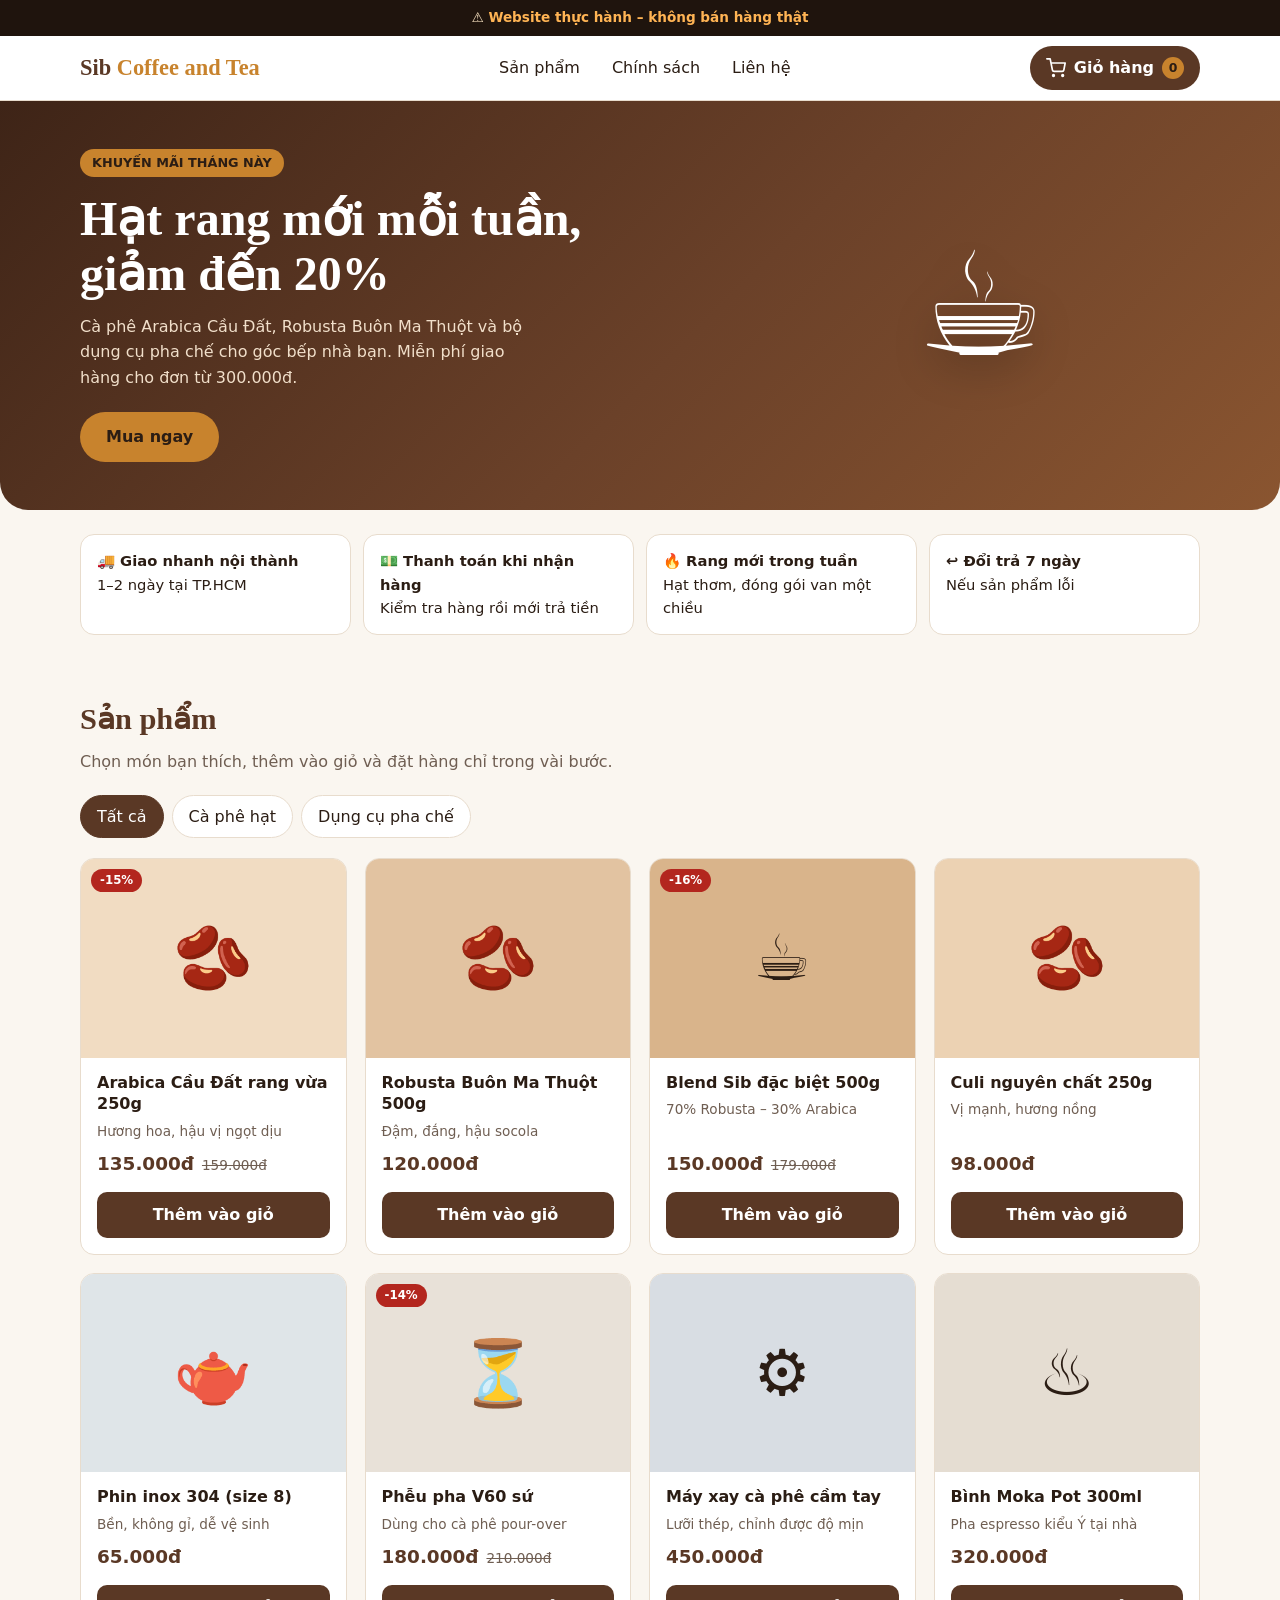
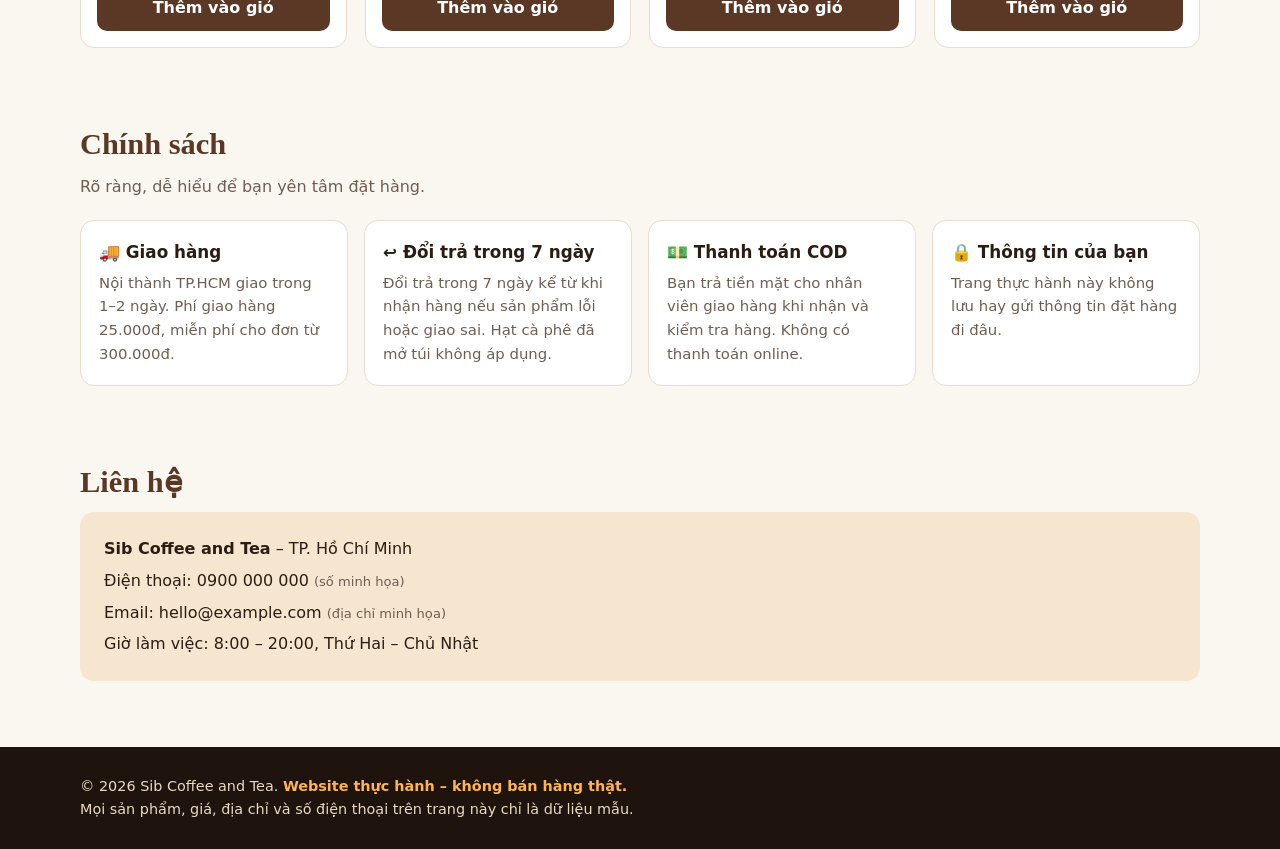
==== index.html @ 85610a12 "Thêm website bán hàng thực hành Sib Coffee and Tea Trang tĩnh HTML/CSS/JS thuần (không framework, kh" ====
<!doctype html>
<html lang="vi">
<head>
<meta charset="utf-8">
<meta name="viewport" content="width=device-width, initial-scale=1">
<title>Sib Coffee and Tea – Cà phê hạt & dụng cụ pha chế</title>
<meta name="description" content="Sib Coffee and Tea: cà phê hạt rang mới và dụng cụ pha chế tại TP.HCM. Thanh toán khi nhận hàng (COD). Website thực hành – không bán hàng thật.">
<link rel="stylesheet" href="style.css">
</head>
<body>

<div class="practice-bar" role="note">⚠ <span>Website thực hành – không bán hàng thật</span></div>

<header class="site-header">
  <div class="container head-row">
    <a class="logo" href="#top" aria-label="Sib Coffee and Tea – trang chủ">Sib <i>Coffee and Tea</i></a>
    <nav class="main-nav" aria-label="Menu chính">
      <ul>
        <li><a href="#san-pham">Sản phẩm</a></li>
        <li><a href="#chinh-sach">Chính sách</a></li>
        <li><a href="#lien-he">Liên hệ</a></li>
      </ul>
    </nav>
    <button class="cart-btn" id="openCart" type="button" aria-label="Mở giỏ hàng">
      <svg viewBox="0 0 24 24" fill="none" stroke="currentColor" stroke-width="2" stroke-linecap="round" stroke-linejoin="round" aria-hidden="true"><circle cx="9" cy="21" r="1"/><circle cx="20" cy="21" r="1"/><path d="M1 1h4l2.7 13.4a2 2 0 0 0 2 1.6h9.7a2 2 0 0 0 2-1.6L23 6H6"/></svg>
      <span class="label">Giỏ hàng</span>
      <span class="cart-count" id="cartCount" aria-live="polite">0</span>
    </button>
  </div>
</header>

<main id="top">
  <div class="hero">
    <div class="container">
      <div>
        <span class="tag">KHUYẾN MÃI THÁNG NÀY</span>
        <h1>Hạt rang mới mỗi tuần,<br>giảm đến 20%</h1>
        <p>Cà phê Arabica Cầu Đất, Robusta Buôn Ma Thuột và bộ dụng cụ pha chế cho góc bếp nhà bạn. Miễn phí giao hàng cho đơn từ 300.000đ.</p>
        <a class="btn" href="#san-pham">Mua ngay</a>
      </div>
      <div class="hero-art" aria-hidden="true">☕</div>
    </div>
  </div>

  <div class="container perks">
    <div class="perk"><b>🚚 Giao nhanh nội thành</b>1–2 ngày tại TP.HCM</div>
    <div class="perk"><b>💵 Thanh toán khi nhận hàng</b>Kiểm tra hàng rồi mới trả tiền</div>
    <div class="perk"><b>🔥 Rang mới trong tuần</b>Hạt thơm, đóng gói van một chiều</div>
    <div class="perk"><b>↩ Đổi trả 7 ngày</b>Nếu sản phẩm lỗi</div>
  </div>

  <section id="san-pham">
    <div class="container">
      <h2>Sản phẩm</h2>
      <p class="sub">Chọn món bạn thích, thêm vào giỏ và đặt hàng chỉ trong vài bước.</p>
      <div class="filters" role="group" aria-label="Lọc sản phẩm theo nhóm">
        <button type="button" class="chip" data-filter="all" aria-pressed="true">Tất cả</button>
        <button type="button" class="chip" data-filter="hat" aria-pressed="false">Cà phê hạt</button>
        <button type="button" class="chip" data-filter="dungcu" aria-pressed="false">Dụng cụ pha chế</button>
      </div>
      <div class="grid" id="grid"></div>
    </div>
  </section>

  <section id="chinh-sach">
    <div class="container">
      <h2>Chính sách</h2>
      <p class="sub">Rõ ràng, dễ hiểu để bạn yên tâm đặt hàng.</p>
      <div class="policies">
        <div class="policy"><h3>🚚 Giao hàng</h3><p>Nội thành TP.HCM giao trong 1–2 ngày. Phí giao hàng 25.000đ, miễn phí cho đơn từ 300.000đ.</p></div>
        <div class="policy"><h3>↩ Đổi trả trong 7 ngày</h3><p>Đổi trả trong 7 ngày kể từ khi nhận hàng nếu sản phẩm lỗi hoặc giao sai. Hạt cà phê đã mở túi không áp dụng.</p></div>
        <div class="policy"><h3>💵 Thanh toán COD</h3><p>Bạn trả tiền mặt cho nhân viên giao hàng khi nhận và kiểm tra hàng. Không có thanh toán online.</p></div>
        <div class="policy"><h3>🔒 Thông tin của bạn</h3><p>Trang thực hành này không lưu hay gửi thông tin đặt hàng đi đâu.</p></div>
      </div>
    </div>
  </section>

  <section id="lien-he">
    <div class="container">
      <h2>Liên hệ</h2>
      <div class="contact">
        <div><b>Sib Coffee and Tea</b> – TP. Hồ Chí Minh</div>
        <div>Điện thoại: 0900 000 000 <span class="note">(số minh họa)</span></div>
        <div>Email: hello@example.com <span class="note">(địa chỉ minh họa)</span></div>
        <div>Giờ làm việc: 8:00 – 20:00, Thứ Hai – Chủ Nhật</div>
      </div>
    </div>
  </section>
</main>

<footer class="site-footer">
  <div class="container">
    <div>© 2026 Sib Coffee and Tea. <strong>Website thực hành – không bán hàng thật.</strong></div>
    <div>Mọi sản phẩm, giá, địa chỉ và số điện thoại trên trang này chỉ là dữ liệu mẫu.</div>
  </div>
</footer>

<!-- Giỏ hàng -->
<div class="overlay" id="overlay"></div>
<aside class="drawer" id="drawer" aria-label="Giỏ hàng" aria-hidden="true">
  <div class="drawer-head">
    <h2>Giỏ hàng</h2>
    <button type="button" class="icon-btn" id="closeCart" aria-label="Đóng giỏ hàng">×</button>
  </div>
  <div class="drawer-body" id="cartBody"></div>
  <div class="sum">
    <div class="row"><span>Tạm tính</span><span id="sSub">0đ</span></div>
    <div class="row"><span>Phí giao hàng</span><span id="sShip">0đ</span></div>
    <div class="row total"><span>Tổng tiền</span><span id="sTotal">0đ</span></div>
    <div class="note" id="shipNote"></div>
    <button type="button" class="btn" id="checkoutBtn">Đặt hàng (COD)</button>
  </div>
</aside>

<!-- Form đặt hàng -->
<dialog id="checkout" aria-labelledby="coTitle">
  <form class="dlg" id="form" novalidate>
    <h2 id="coTitle">Thông tin giao hàng</h2>
    <div class="warn">Website thực hành – không bán hàng thật. Vui lòng KHÔNG nhập thông tin cá nhân thật.</div>

    <label class="field-label" for="fName">Họ và tên</label>
    <input type="text" id="fName" autocomplete="off">
    <div class="err" id="eName"></div>

    <label class="field-label" for="fPhone">Số điện thoại</label>
    <input type="tel" id="fPhone" inputmode="tel" autocomplete="off" placeholder="Ví dụ: 0900000000">
    <div class="err" id="ePhone"></div>

    <label class="field-label" for="fAddr">Địa chỉ giao hàng</label>
    <textarea id="fAddr" rows="2" autocomplete="off"></textarea>
    <div class="err" id="eAddr"></div>

    <label class="field-label" for="fNote">Ghi chú (không bắt buộc)</label>
    <input type="text" id="fNote" autocomplete="off">

    <fieldset class="pay">
      <legend>Phương thức thanh toán</legend>
      <label class="radio"><input type="radio" name="pay" value="cod" checked>
        <span><b>Thanh toán khi nhận hàng (COD)</b><br><small>Trả tiền mặt cho nhân viên giao hàng. Hiện chỉ hỗ trợ COD.</small></span></label>
      <div class="paytotal">Tổng tiền: <b id="coTotal">0đ</b></div>
    </fieldset>

    <label class="check" for="fConsent">
      <input type="checkbox" id="fConsent">
      <span>Tôi đồng ý cho cửa hàng dùng thông tin này để giao hàng.</span>
    </label>
    <div class="err" id="eConsent"></div>

    <div class="actions">
      <button type="button" class="btn ghost" id="coCancel">Quay lại</button>
      <button type="submit" class="btn">Xác nhận đặt hàng</button>
    </div>
  </form>
</dialog>

<!-- Cảm ơn -->
<dialog id="done" aria-labelledby="doneTitle">
  <div class="dlg">
    <h2 id="doneTitle">🎉 Cảm ơn bạn đã đặt hàng!</h2>
    <p>Mã đơn hàng của bạn: <b id="orderId"></b></p>
    <p>Đây là website thực hành nên đơn hàng <b>không được xử lý</b> và không có hàng nào được giao. Không có dữ liệu nào được gửi đi.</p>
    <div class="actions"><button type="button" class="btn" id="doneClose">Tiếp tục xem sản phẩm</button></div>
  </div>
</dialog>

<div class="toast" id="toast" role="status"></div>

<script src="products.js"></script>
<script src="script.js"></script>
</body>
</html>
---- style.css ----
/* Sib Coffee and Tea – giao diện (thuần CSS, ưu tiên điện thoại) */
:root {
  --bg: #faf6f0; --surface: #ffffff; --ink: #2b1d14; --muted: #6f5e52;
  --brand: #5a3825; --on-brand: #ffffff; --accent: #c8832d; --accent-soft: #f6e6cf;
  --line: #e8dccd; --err: #b3261e; --shadow: 0 6px 24px rgba(62, 36, 23, .10);
  --radius: 14px;
  --font: "Segoe UI", system-ui, -apple-system, Roboto, "Helvetica Neue", Arial, sans-serif;
  --font-logo: Cambria, "Times New Roman", Times, serif;   /* hỗ trợ đủ dấu tiếng Việt */
}
@media (prefers-color-scheme: dark) {
  :root {
    --bg: #1b120d; --surface: #271a13; --ink: #f4ebe1; --muted: #b9a899;
    --brand: #e0a867; --on-brand: #2b1d14; --accent: #e0a867; --accent-soft: #3a2819;
    --line: #3d2b20; --err: #ff8a80; --shadow: 0 6px 24px rgba(0, 0, 0, .4);
  }
}
* { box-sizing: border-box; }
html { scroll-behavior: smooth; scroll-padding-top: 130px; }
body { margin: 0; font-family: var(--font); background: var(--bg); color: var(--ink); line-height: 1.6; }
a { color: inherit; }
button { font: inherit; cursor: pointer; }
.container { width: min(1120px, 100% - 32px); margin-inline: auto; }
:focus-visible { outline: 3px solid var(--accent); outline-offset: 2px; }
.sr-only { position: absolute; width: 1px; height: 1px; overflow: hidden; clip: rect(0 0 0 0); }

/* Dòng thông báo luôn hiển thị */
.practice-bar { position: sticky; top: 0; z-index: 60; background: #1f140d; color: #ffe9c7; text-align: center; font-size: .85rem; font-weight: 600; padding: 7px 12px; }
.practice-bar span { color: #ffb454; }

/* Đầu trang */
.site-header { position: sticky; top: 33px; z-index: 50; background: var(--surface); border-bottom: 1px solid var(--line); }
.head-row { display: flex; align-items: center; justify-content: space-between; gap: 16px; min-height: 64px; flex-wrap: wrap; }
.logo { font-family: var(--font-logo); font-weight: 700; font-size: 1.4rem; color: var(--brand); text-decoration: none; white-space: nowrap; }
.logo i { font-style: normal; color: var(--accent); }
.main-nav ul { display: flex; gap: 28px; list-style: none; margin: 0; padding: 0; }
.main-nav a { text-decoration: none; font-weight: 500; padding: 6px 2px; border-bottom: 2px solid transparent; }
.main-nav a:hover { border-color: var(--accent); }
.cart-btn { display: flex; align-items: center; gap: 8px; height: 44px; padding: 0 16px; border: 0; border-radius: 999px; background: var(--brand); color: var(--on-brand); font-weight: 600; }
.cart-btn svg { width: 20px; height: 20px; }
.cart-count { display: inline-grid; place-items: center; min-width: 22px; height: 22px; padding: 0 6px; border-radius: 999px; background: var(--accent); color: #2b1d14; font-size: .78rem; font-weight: 700; }
@media (max-width: 640px) {
  .site-header { top: 50px; }
  .head-row { padding: 8px 0; }
  .cart-btn .label { display: none; }
  .main-nav { order: 3; width: 100%; }
  .main-nav ul { justify-content: space-between; gap: 12px; font-size: .92rem; }
}

/* Banner */
.hero { background: linear-gradient(135deg, #3e2417 0%, #6b4129 55%, #8a5530 100%); color: #fff; border-radius: 0 0 28px 28px; }
.hero .container { display: grid; grid-template-columns: 1.2fr .8fr; gap: 24px; align-items: center; padding: 48px 0; }
.tag { display: inline-block; margin-bottom: 14px; padding: 4px 12px; border-radius: 999px; background: var(--accent); color: #2b1d14; font-weight: 700; font-size: .8rem; }
.hero h1 { margin: 0 0 12px; font-family: var(--font-logo); font-size: clamp(1.9rem, 4.5vw, 3rem); line-height: 1.15; }
.hero p { margin: 0 0 22px; max-width: 46ch; color: #f1dfca; }
.hero-art { font-size: 9rem; text-align: center; filter: drop-shadow(0 12px 20px rgba(0, 0, 0, .35)); }
@media (max-width: 760px) { .hero .container { grid-template-columns: 1fr; padding: 32px 0; } .hero-art { display: none; } }

.btn { display: inline-block; padding: 12px 26px; border: 0; border-radius: 999px; background: var(--accent); color: #2b1d14; font-weight: 700; text-align: center; text-decoration: none; }
.btn:hover { filter: brightness(1.08); }
.btn:disabled { opacity: .5; cursor: not-allowed; }
.btn.ghost { background: transparent; border: 1px solid var(--line); color: var(--ink); }

/* Ưu điểm */
.perks { display: grid; grid-template-columns: repeat(auto-fit, minmax(200px, 1fr)); gap: 12px; margin: 24px auto; }
.perk { padding: 14px 16px; background: var(--surface); border: 1px solid var(--line); border-radius: var(--radius); font-size: .92rem; }
.perk b { display: block; }

/* Khối nội dung */
section { padding: 36px 0; }
h2 { margin: 0 0 6px; font-family: var(--font-logo); font-size: 1.9rem; color: var(--brand); }
.sub { margin: 0 0 20px; color: var(--muted); }

/* Sản phẩm */
.filters { display: flex; flex-wrap: wrap; gap: 8px; margin-bottom: 20px; }
.chip { padding: 8px 16px; border: 1px solid var(--line); border-radius: 999px; background: var(--surface); color: var(--ink); font-weight: 500; }
.chip[aria-pressed="true"] { background: var(--brand); border-color: var(--brand); color: var(--on-brand); }
.grid { display: grid; grid-template-columns: repeat(auto-fill, minmax(230px, 1fr)); gap: 18px; }
.card { display: flex; flex-direction: column; overflow: hidden; background: var(--surface); border: 1px solid var(--line); border-radius: var(--radius); transition: box-shadow .2s, transform .2s; }
.card:hover { box-shadow: var(--shadow); transform: translateY(-3px); }
.thumb { position: relative; display: grid; place-items: center; aspect-ratio: 4 / 3; font-size: 4rem; }
.badge { position: absolute; top: 10px; left: 10px; padding: 2px 9px; border-radius: 999px; background: #b3261e; color: #fff; font-size: .74rem; font-weight: 700; }
.card-body { display: flex; flex: 1; flex-direction: column; gap: 6px; padding: 14px 16px 16px; }
.card h3 { margin: 0; font-size: 1rem; line-height: 1.35; }
.card .desc { color: var(--muted); font-size: .85rem; }
.price { display: flex; align-items: baseline; gap: 8px; margin-top: auto; }
.price b { font-size: 1.15rem; color: var(--brand); }
.price s { color: var(--muted); font-size: .85rem; }
.add { width: 100%; margin-top: 8px; padding: 10px; border: 0; border-radius: 10px; background: var(--brand); color: var(--on-brand); font-weight: 600; }
.add:hover { filter: brightness(1.15); }

/* Chính sách và liên hệ */
.policies { display: grid; grid-template-columns: repeat(auto-fit, minmax(250px, 1fr)); gap: 16px; }
.policy { padding: 18px; background: var(--surface); border: 1px solid var(--line); border-radius: var(--radius); }
.policy h3 { margin: 0 0 6px; font-size: 1.05rem; }
.policy p { margin: 0; color: var(--muted); font-size: .93rem; }
.contact { display: grid; gap: 6px; padding: 24px; background: var(--accent-soft); border-radius: var(--radius); }
.note { color: var(--muted); font-size: .82rem; }
.site-footer { margin-top: 30px; padding: 28px 0; background: #1f140d; color: #e9d9c5; font-size: .9rem; }
.site-footer strong { color: #ffb454; }

/* Giỏ hàng (ngăn kéo bên phải) */
.overlay { position: fixed; inset: 0; z-index: 90; background: rgba(0, 0, 0, .5); opacity: 0; pointer-events: none; transition: opacity .2s; }
.overlay.open { opacity: 1; pointer-events: auto; }
.drawer { position: fixed; top: 0; right: 0; z-index: 100; display: flex; flex-direction: column; width: min(440px, 100%); height: 100%; background: var(--surface); box-shadow: var(--shadow); transform: translateX(100%); transition: transform .25s; visibility: hidden; }
.drawer.open { transform: none; visibility: visible; }
.drawer-head { display: flex; align-items: center; justify-content: space-between; padding: 16px 20px; border-bottom: 1px solid var(--line); }
.drawer-head h2 { margin: 0; font-size: 1.3rem; }
.icon-btn { padding: 4px 10px; border: 0; border-radius: 8px; background: none; color: var(--ink); font-size: 1.6rem; line-height: 1; }
.drawer-body { flex: 1; overflow: auto; padding: 16px 20px; }
.empty { padding: 40px 0; text-align: center; color: var(--muted); }
.line { display: grid; grid-template-columns: 56px 1fr auto; gap: 12px; align-items: center; padding: 12px 0; border-bottom: 1px solid var(--line); }
.line .t { display: grid; place-items: center; width: 56px; height: 56px; border-radius: 10px; font-size: 1.8rem; }
.line h4 { margin: 0; font-size: .93rem; line-height: 1.3; }
.line small { color: var(--muted); }
.qty { display: inline-flex; align-items: center; margin-top: 6px; border: 1px solid var(--line); border-radius: 8px; }
.qty button { width: 32px; height: 32px; border: 0; background: none; color: var(--ink); font-size: 1.1rem; }
.qty span { min-width: 26px; text-align: center; font-weight: 600; }
.rm { border: 0; background: none; color: var(--err); font-size: .82rem; text-decoration: underline; }
.sum { padding: 14px 20px; background: var(--bg); border-top: 1px solid var(--line); }
.sum .row { display: flex; justify-content: space-between; margin: 3px 0; }
.sum .total { font-size: 1.15rem; font-weight: 700; color: var(--brand); }
.sum .btn { width: 100%; margin-top: 10px; }

/* Form đặt hàng */
dialog { width: min(520px, calc(100% - 24px)); max-height: 92vh; padding: 0; border: 0; border-radius: 18px; background: var(--surface); color: var(--ink); box-shadow: var(--shadow); }
dialog::backdrop { background: rgba(0, 0, 0, .55); }
.dlg { padding: 22px; }
.dlg h2 { font-size: 1.4rem; }
.warn { margin-top: 14px; padding: 10px 12px; border-radius: 10px; background: #fff3cd; color: #5b4300; font-size: .88rem; font-weight: 600; }
.field-label { display: block; margin: 12px 0 4px; font-weight: 600; font-size: .9rem; }
input[type="text"], input[type="tel"], textarea { width: 100%; padding: 10px 12px; font: inherit; color: var(--ink); background: var(--bg); border: 1px solid var(--line); border-radius: 10px; }
[aria-invalid="true"] { border-color: var(--err) !important; }
.err { min-height: 1.1em; color: var(--err); font-size: .82rem; }
.pay { margin: 14px 0 0; padding: 10px 12px; border: 1px solid var(--line); border-radius: 10px; background: var(--accent-soft); }
.pay legend { padding: 0 6px; font-weight: 600; font-size: .9rem; }
.radio, .check { display: flex; align-items: flex-start; gap: 10px; margin-top: 6px; font-weight: 500; }
.radio input, .check input { width: auto; margin-top: 6px; accent-color: var(--brand); }
.check { margin-top: 14px; font-size: .92rem; }
.paytotal { margin-top: 8px; }
.actions { display: flex; gap: 10px; margin-top: 16px; }
.actions .btn { flex: 1; }

.toast { position: fixed; left: 50%; bottom: 24px; z-index: 120; max-width: calc(100% - 32px); padding: 10px 18px; border-radius: 999px; background: #1f140d; color: #fff; font-size: .9rem; opacity: 0; pointer-events: none; transform: translate(-50%, 30px); transition: .25s; }
.toast.show { opacity: 1; transform: translate(-50%, 0); }

@media (prefers-reduced-motion: reduce) { * { transition: none !important; scroll-behavior: auto !important; } }
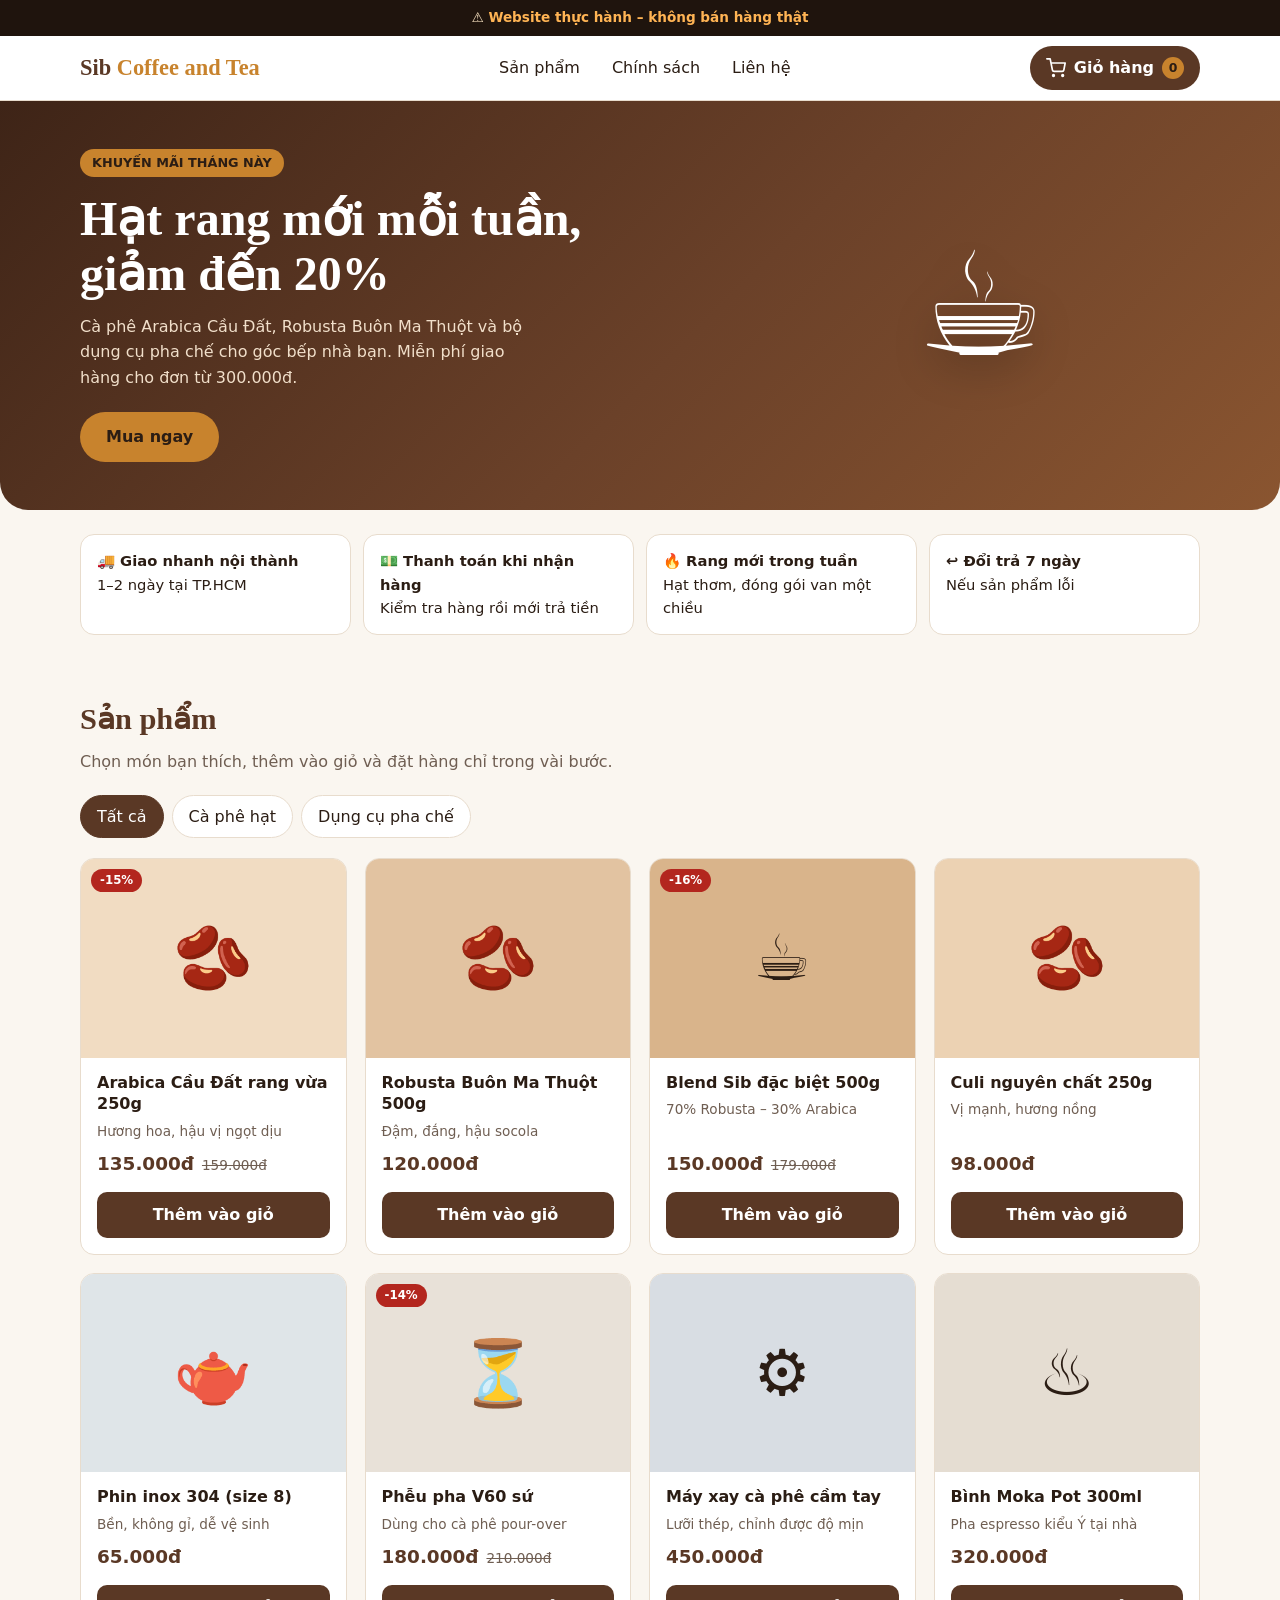
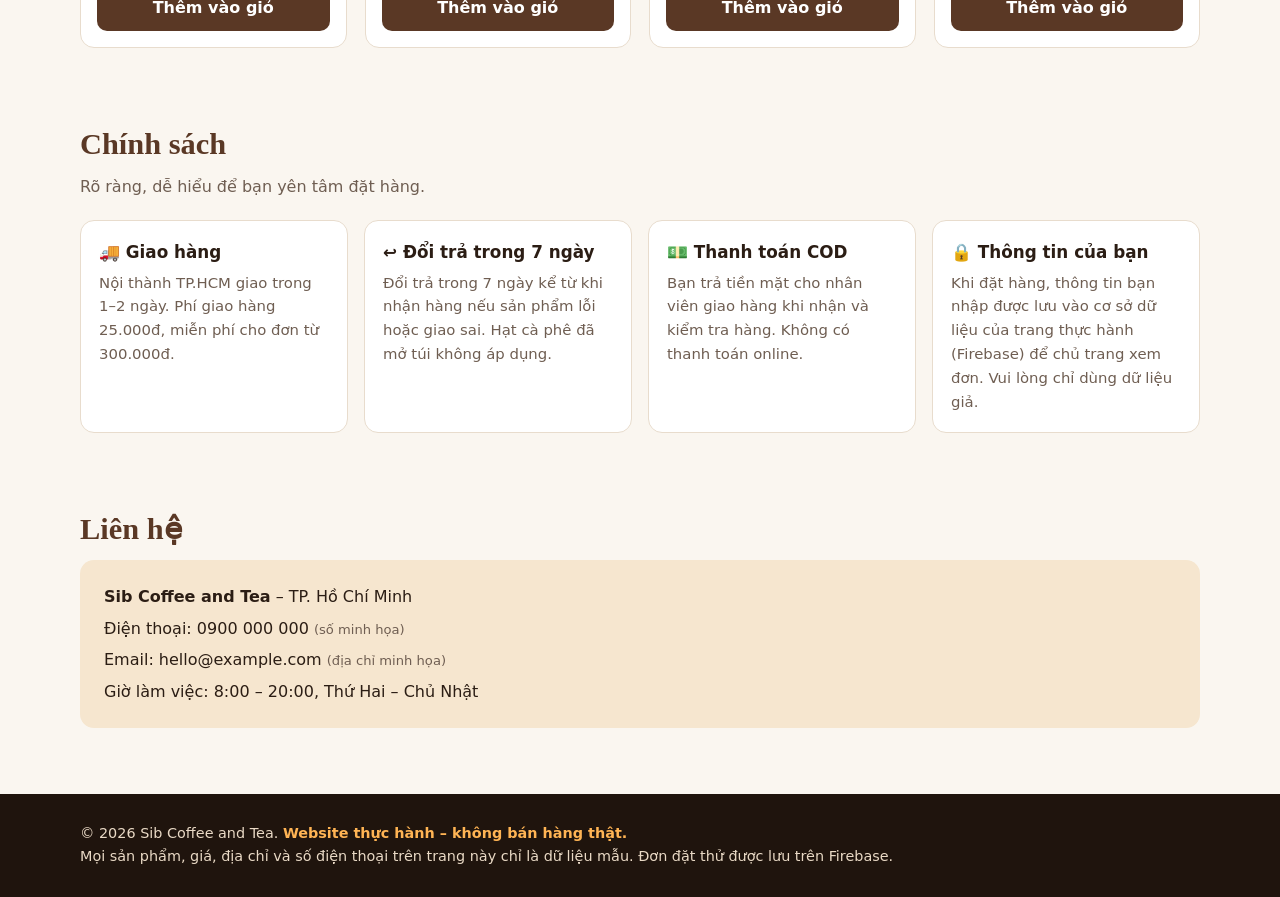
==== commit f363cb55: "Lưu đơn hàng vào Firebase Firestore - script.js: khi bấm "Xác nhận đặt hàng", ghi đơn vào collection" ====
--- a/index.html
+++ b/index.html
@@ -5,6 +5,7 @@
 <meta name="viewport" content="width=device-width, initial-scale=1">
 <title>Sib Coffee and Tea – Cà phê hạt & dụng cụ pha chế</title>
 <meta name="description" content="Sib Coffee and Tea: cà phê hạt rang mới và dụng cụ pha chế tại TP.HCM. Thanh toán khi nhận hàng (COD). Website thực hành – không bán hàng thật.">
+<link rel="icon" href="data:image/svg+xml,%3Csvg xmlns='http://www.w3.org/2000/svg' viewBox='0 0 100 100'%3E%3Ctext y='.9em' font-size='90'%3E%E2%98%95%3C/text%3E%3C/svg%3E">
 <link rel="stylesheet" href="style.css">
 </head>
 <body>
@@ -21,7 +22,7 @@
         <li><a href="#lien-he">Liên hệ</a></li>
       </ul>
     </nav>
-    <button class="cart-btn" id="openCart" type="button" aria-label="Mở giỏ hàng">
+    <button class="cart-btn" id="openCart" type="button" aria-label="Giỏ hàng 0 sản phẩm">
       <svg viewBox="0 0 24 24" fill="none" stroke="currentColor" stroke-width="2" stroke-linecap="round" stroke-linejoin="round" aria-hidden="true"><circle cx="9" cy="21" r="1"/><circle cx="20" cy="21" r="1"/><path d="M1 1h4l2.7 13.4a2 2 0 0 0 2 1.6h9.7a2 2 0 0 0 2-1.6L23 6H6"/></svg>
       <span class="label">Giỏ hàng</span>
       <span class="cart-count" id="cartCount" aria-live="polite">0</span>
@@ -70,7 +71,7 @@
         <div class="policy"><h3>🚚 Giao hàng</h3><p>Nội thành TP.HCM giao trong 1–2 ngày. Phí giao hàng 25.000đ, miễn phí cho đơn từ 300.000đ.</p></div>
         <div class="policy"><h3>↩ Đổi trả trong 7 ngày</h3><p>Đổi trả trong 7 ngày kể từ khi nhận hàng nếu sản phẩm lỗi hoặc giao sai. Hạt cà phê đã mở túi không áp dụng.</p></div>
         <div class="policy"><h3>💵 Thanh toán COD</h3><p>Bạn trả tiền mặt cho nhân viên giao hàng khi nhận và kiểm tra hàng. Không có thanh toán online.</p></div>
-        <div class="policy"><h3>🔒 Thông tin của bạn</h3><p>Trang thực hành này không lưu hay gửi thông tin đặt hàng đi đâu.</p></div>
+        <div class="policy"><h3>🔒 Thông tin của bạn</h3><p>Khi đặt hàng, thông tin bạn nhập được lưu vào cơ sở dữ liệu của trang thực hành (Firebase) để chủ trang xem đơn. Vui lòng chỉ dùng dữ liệu giả.</p></div>
       </div>
     </div>
   </section>
@@ -91,7 +92,7 @@
 <footer class="site-footer">
   <div class="container">
     <div>© 2026 Sib Coffee and Tea. <strong>Website thực hành – không bán hàng thật.</strong></div>
-    <div>Mọi sản phẩm, giá, địa chỉ và số điện thoại trên trang này chỉ là dữ liệu mẫu.</div>
+    <div>Mọi sản phẩm, giá, địa chỉ và số điện thoại trên trang này chỉ là dữ liệu mẫu. Đơn đặt thử được lưu trên Firebase.</div>
   </div>
 </footer>
 
@@ -119,19 +120,19 @@
     <div class="warn">Website thực hành – không bán hàng thật. Vui lòng KHÔNG nhập thông tin cá nhân thật.</div>
 
     <label class="field-label" for="fName">Họ và tên</label>
-    <input type="text" id="fName" autocomplete="off">
-    <div class="err" id="eName"></div>
+    <input type="text" id="fName" autocomplete="off" maxlength="100" aria-describedby="eName">
+    <div class="err" id="eName" role="alert"></div>
 
     <label class="field-label" for="fPhone">Số điện thoại</label>
-    <input type="tel" id="fPhone" inputmode="tel" autocomplete="off" placeholder="Ví dụ: 0900000000">
-    <div class="err" id="ePhone"></div>
+    <input type="tel" id="fPhone" inputmode="tel" autocomplete="off" placeholder="Ví dụ: 0900000000" aria-describedby="ePhone">
+    <div class="err" id="ePhone" role="alert"></div>
 
     <label class="field-label" for="fAddr">Địa chỉ giao hàng</label>
-    <textarea id="fAddr" rows="2" autocomplete="off"></textarea>
-    <div class="err" id="eAddr"></div>
+    <textarea id="fAddr" rows="2" autocomplete="off" maxlength="300" aria-describedby="eAddr"></textarea>
+    <div class="err" id="eAddr" role="alert"></div>
 
     <label class="field-label" for="fNote">Ghi chú (không bắt buộc)</label>
-    <input type="text" id="fNote" autocomplete="off">
+    <input type="text" id="fNote" autocomplete="off" maxlength="500">
 
     <fieldset class="pay">
       <legend>Phương thức thanh toán</legend>
@@ -141,14 +142,16 @@
     </fieldset>
 
     <label class="check" for="fConsent">
-      <input type="checkbox" id="fConsent">
+      <input type="checkbox" id="fConsent" aria-describedby="eConsent">
       <span>Tôi đồng ý cho cửa hàng dùng thông tin này để giao hàng.</span>
     </label>
-    <div class="err" id="eConsent"></div>
+    <div class="err" id="eConsent" role="alert"></div>
+
+    <div class="err" id="eSubmit" role="alert"></div>
 
     <div class="actions">
       <button type="button" class="btn ghost" id="coCancel">Quay lại</button>
-      <button type="submit" class="btn">Xác nhận đặt hàng</button>
+      <button type="submit" class="btn" id="submitOrder">Xác nhận đặt hàng</button>
     </div>
   </form>
 </dialog>
@@ -158,7 +161,7 @@
   <div class="dlg">
     <h2 id="doneTitle">🎉 Cảm ơn bạn đã đặt hàng!</h2>
     <p>Mã đơn hàng của bạn: <b id="orderId"></b></p>
-    <p>Đây là website thực hành nên đơn hàng <b>không được xử lý</b> và không có hàng nào được giao. Không có dữ liệu nào được gửi đi.</p>
+    <p>Đơn của bạn đã được ghi lại. Đây là website thực hành nên <b>không có hàng nào được giao</b> và không ai liên hệ với bạn.</p>
     <div class="actions"><button type="button" class="btn" id="doneClose">Tiếp tục xem sản phẩm</button></div>
   </div>
 </dialog>
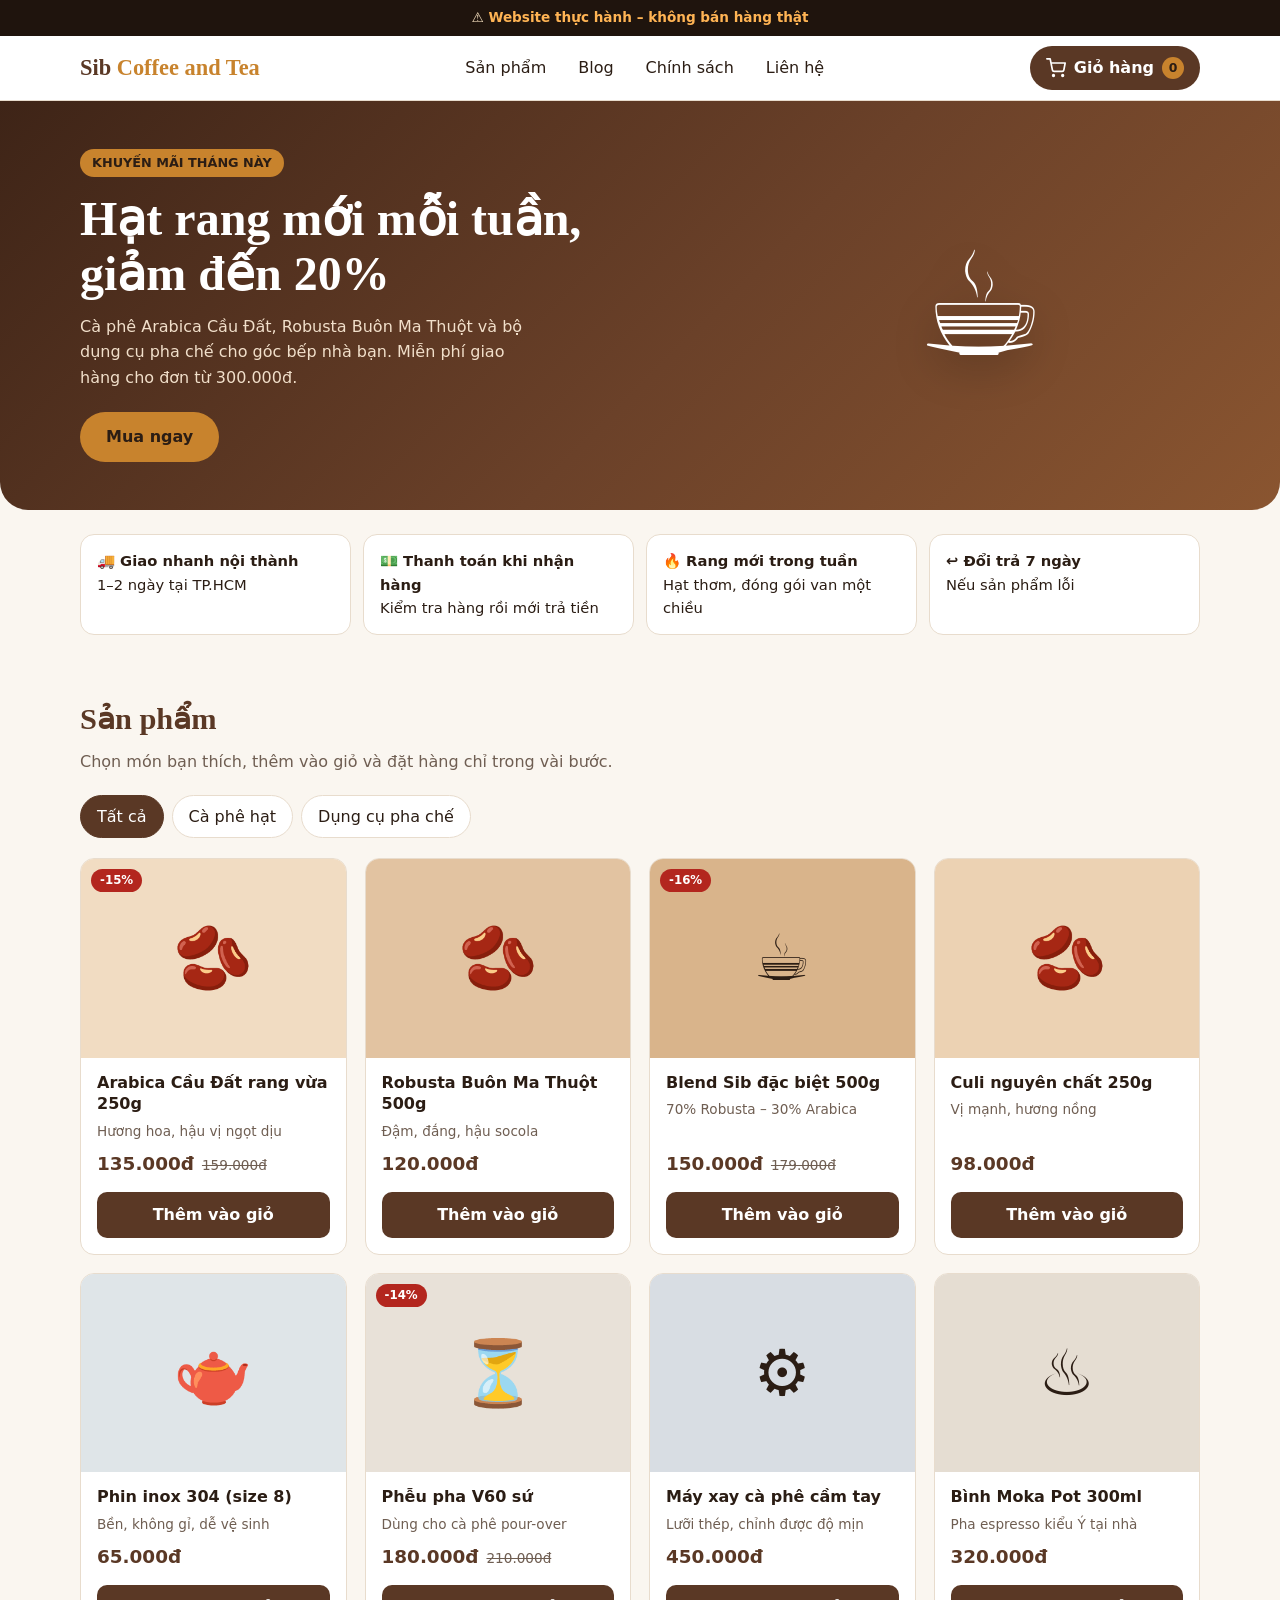
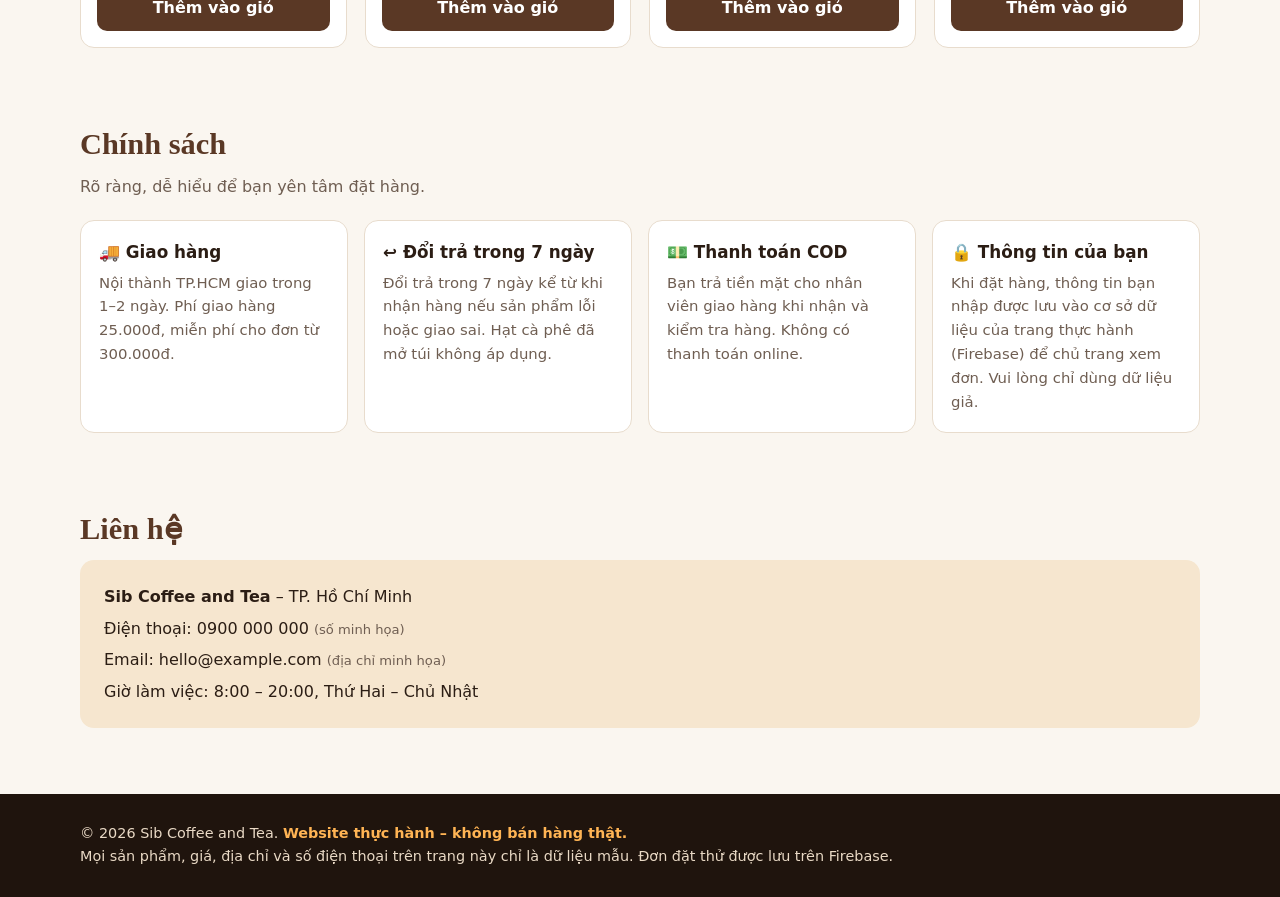
==== commit 4b35d9c0: "Thêm trang blog cà phê với 5 bài viết mẫu - blog.html, blog.js, posts.js: danh sách bài (mới nhất tr" ====
--- a/index.html
+++ b/index.html
@@ -18,6 +18,7 @@
     <nav class="main-nav" aria-label="Menu chính">
       <ul>
         <li><a href="#san-pham">Sản phẩm</a></li>
+        <li><a href="blog.html">Blog</a></li>
         <li><a href="#chinh-sach">Chính sách</a></li>
         <li><a href="#lien-he">Liên hệ</a></li>
       </ul>
--- a/style.css
+++ b/style.css
@@ -144,3 +144,42 @@
 .toast.show { opacity: 1; transform: translate(-50%, 0); }
 
 @media (prefers-reduced-motion: reduce) { * { transition: none !important; scroll-behavior: auto !important; } }
+
+/* ---------- Blog ---------- */
+[hidden] { display: none !important; }
+a.cart-btn { text-decoration: none; }
+.main-nav a[aria-current="page"] { border-color: var(--accent); }
+.blog-intro { padding: 36px 0 8px; }
+.blog-intro h1 { margin: 0 0 6px; font-family: var(--font-logo); font-size: clamp(1.8rem, 4vw, 2.4rem); color: var(--brand); }
+.post-grid { display: grid; grid-template-columns: repeat(auto-fill, minmax(290px, 1fr)); gap: 18px; padding-bottom: 20px; }
+.post-card .thumb { aspect-ratio: 16 / 9; }
+.post-meta { color: var(--muted); font-size: .82rem; }
+.post-link { text-decoration: none; }
+.post-link:hover { text-decoration: underline; }
+.read-more { margin-top: auto; padding-top: 8px; color: var(--brand); font-weight: 600; text-decoration: none; }
+.read-more:hover { text-decoration: underline; }
+
+.post { max-width: 720px; margin: 0 auto; padding: 28px 0 20px; }
+.back-link { display: inline-block; margin-bottom: 14px; color: var(--brand); font-weight: 600; text-decoration: none; }
+.back-link:hover { text-decoration: underline; }
+.post h1 { margin: 6px 0 16px; font-family: var(--font-logo); font-size: clamp(1.7rem, 4.5vw, 2.3rem); line-height: 1.2; color: var(--brand); }
+.post-hero { display: grid; place-items: center; aspect-ratio: 16 / 7; margin-bottom: 22px; border-radius: var(--radius); font-size: 4.5rem; }
+.prose { font-size: 1.05rem; line-height: 1.8; }
+.prose h2 { margin: 28px 0 8px; font-size: 1.35rem; }
+.prose p { margin: 0 0 14px; }
+.prose ul, .prose ol { margin: 0 0 16px; padding-left: 1.4em; }
+.prose li { margin-bottom: 6px; }
+.post-note { padding: 12px 16px; background: var(--accent-soft); border-radius: 10px; font-size: .97rem; }
+.post-cta { display: flex; flex-wrap: wrap; align-items: center; justify-content: space-between; gap: 12px; margin: 26px 0; padding: 18px 20px; background: var(--surface); border: 1px solid var(--line); border-radius: var(--radius); }
+.post-cta p { margin: 0; font-weight: 600; }
+.post-nav { display: grid; grid-template-columns: 1fr 1fr; gap: 12px; margin-top: 10px; }
+.post-nav-link { display: flex; flex-direction: column; gap: 2px; padding: 12px 14px; background: var(--surface); border: 1px solid var(--line); border-radius: 10px; text-decoration: none; }
+.post-nav-link:nth-child(2) { text-align: right; }
+.post-nav-link small { color: var(--muted); }
+.post-nav-link span { font-weight: 600; font-size: .92rem; }
+.post-nav-link:hover { box-shadow: var(--shadow); }
+@media (max-width: 520px) { .post-nav { grid-template-columns: 1fr; } .post-nav-link:nth-child(2) { text-align: left; } }
+
+main:focus { outline: none; }
+.post-card h2 { margin: 0; font-size: 1rem; line-height: 1.35; font-family: var(--font); color: var(--ink); }
+.blog-main { min-height: 100vh; }   /* giữ chỗ để chân trang không nhảy khi danh sách bài được dựng */
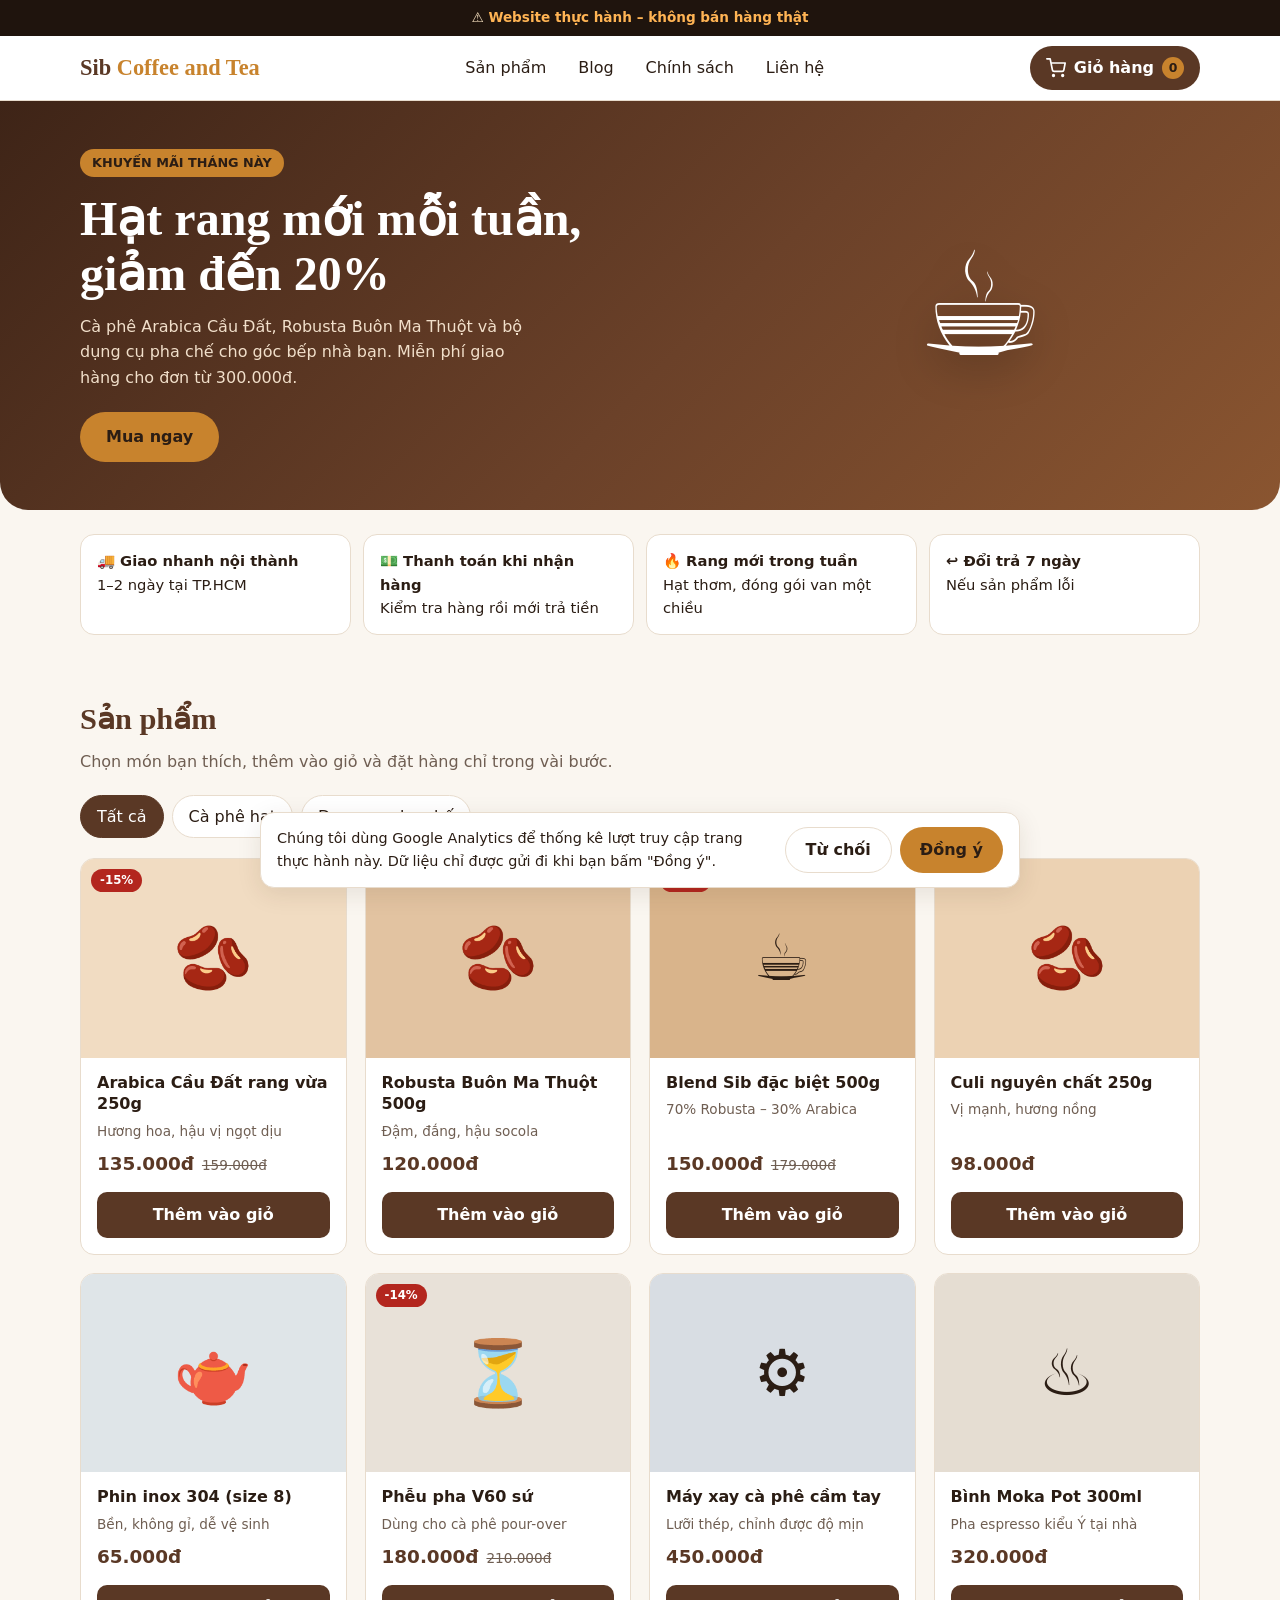
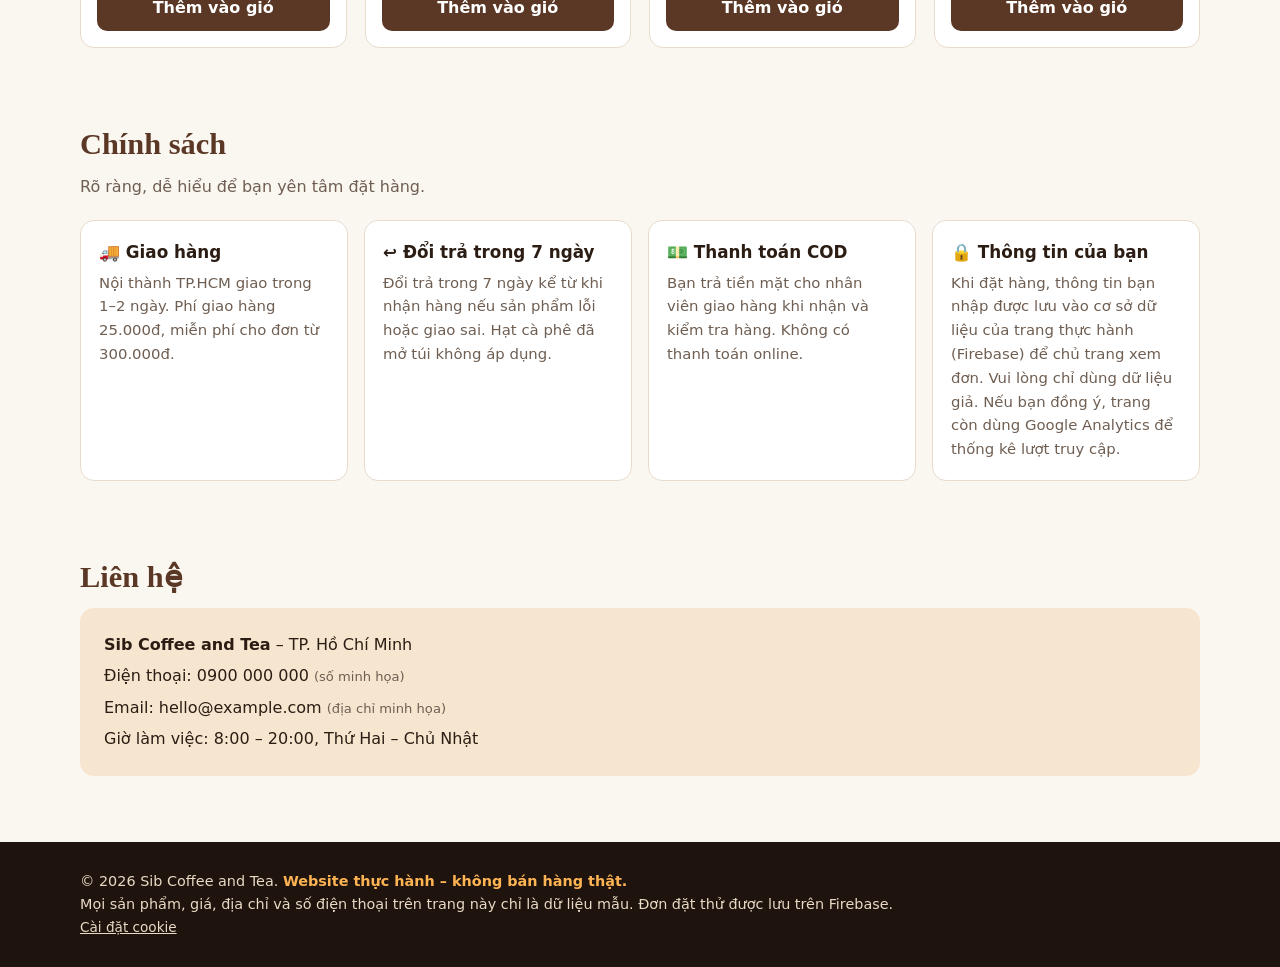
==== commit cd97af51: "Bật Google Analytics 4 với biểu ngữ xin đồng ý cookie - analytics.js: chỉ nạp gtag (mã đo G-BPLG9HQ4" ====
--- a/index.html
+++ b/index.html
@@ -72,7 +72,7 @@
         <div class="policy"><h3>🚚 Giao hàng</h3><p>Nội thành TP.HCM giao trong 1–2 ngày. Phí giao hàng 25.000đ, miễn phí cho đơn từ 300.000đ.</p></div>
         <div class="policy"><h3>↩ Đổi trả trong 7 ngày</h3><p>Đổi trả trong 7 ngày kể từ khi nhận hàng nếu sản phẩm lỗi hoặc giao sai. Hạt cà phê đã mở túi không áp dụng.</p></div>
         <div class="policy"><h3>💵 Thanh toán COD</h3><p>Bạn trả tiền mặt cho nhân viên giao hàng khi nhận và kiểm tra hàng. Không có thanh toán online.</p></div>
-        <div class="policy"><h3>🔒 Thông tin của bạn</h3><p>Khi đặt hàng, thông tin bạn nhập được lưu vào cơ sở dữ liệu của trang thực hành (Firebase) để chủ trang xem đơn. Vui lòng chỉ dùng dữ liệu giả.</p></div>
+        <div class="policy"><h3>🔒 Thông tin của bạn</h3><p>Khi đặt hàng, thông tin bạn nhập được lưu vào cơ sở dữ liệu của trang thực hành (Firebase) để chủ trang xem đơn. Vui lòng chỉ dùng dữ liệu giả. Nếu bạn đồng ý, trang còn dùng Google Analytics để thống kê lượt truy cập.</p></div>
       </div>
     </div>
   </section>
@@ -94,6 +94,7 @@
   <div class="container">
     <div>© 2026 Sib Coffee and Tea. <strong>Website thực hành – không bán hàng thật.</strong></div>
     <div>Mọi sản phẩm, giá, địa chỉ và số điện thoại trên trang này chỉ là dữ liệu mẫu. Đơn đặt thử được lưu trên Firebase.</div>
+    <div><button type="button" class="link-btn" id="cookieSettings">Cài đặt cookie</button></div>
   </div>
 </footer>
 
@@ -171,5 +172,6 @@
 
 <script src="products.js"></script>
 <script src="script.js"></script>
+<script src="analytics.js"></script>
 </body>
 </html>
--- a/style.css
+++ b/style.css
@@ -183,3 +183,11 @@
 main:focus { outline: none; }
 .post-card h2 { margin: 0; font-size: 1rem; line-height: 1.35; font-family: var(--font); color: var(--ink); }
 .blog-main { min-height: 100vh; }   /* giữ chỗ để chân trang không nhảy khi danh sách bài được dựng */
+
+/* ---------- Biểu ngữ cookie ---------- */
+.cookie-banner { position: fixed; left: 12px; right: 12px; bottom: 12px; z-index: 130; display: flex; flex-wrap: wrap; align-items: center; justify-content: space-between; gap: 12px; max-width: 760px; margin-inline: auto; padding: 14px 16px; background: var(--surface); color: var(--ink); border: 1px solid var(--line); border-radius: var(--radius); box-shadow: var(--shadow); }
+.cookie-banner p { flex: 1 1 280px; margin: 0; font-size: .9rem; }
+.cookie-actions { display: flex; gap: 8px; }
+.cookie-actions .btn { padding: 9px 20px; }
+.link-btn { padding: 0; border: 0; background: none; color: inherit; font-size: .85rem; text-decoration: underline; }
+.link-btn:hover { color: #ffb454; }
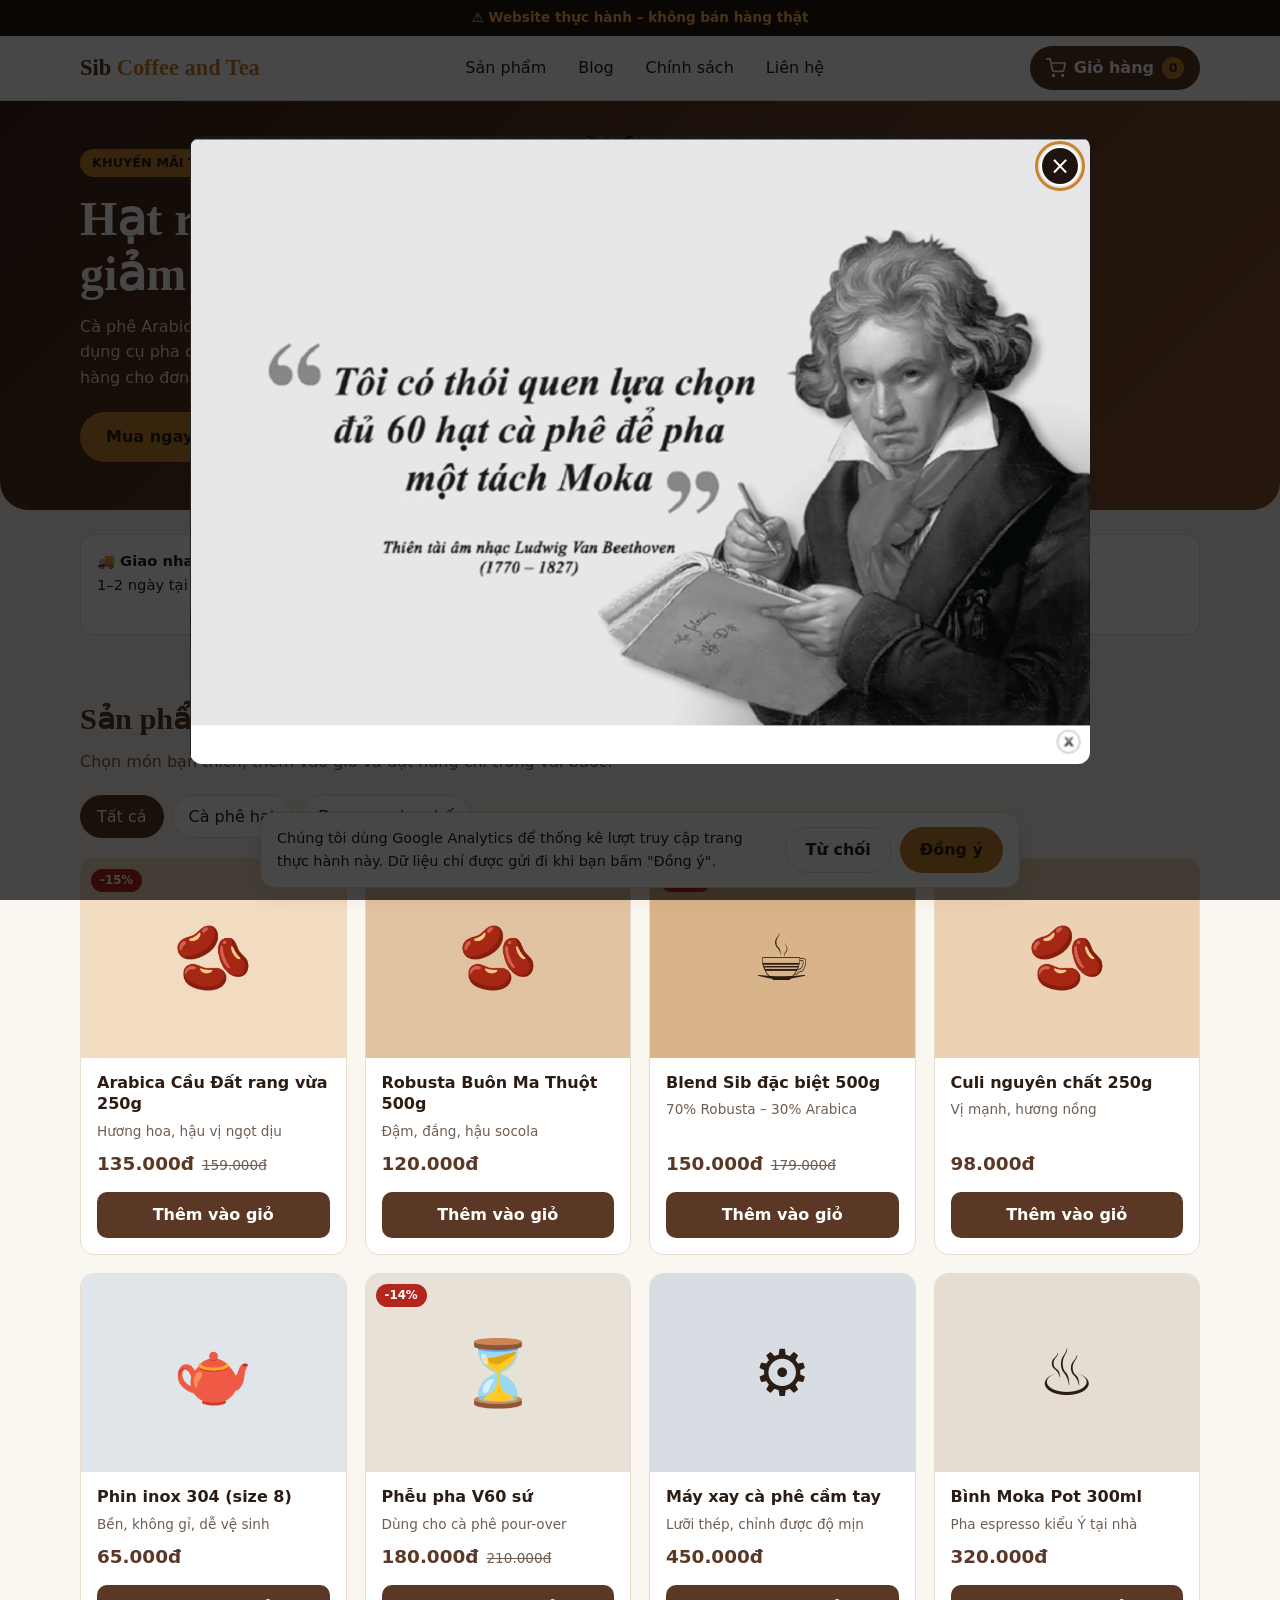
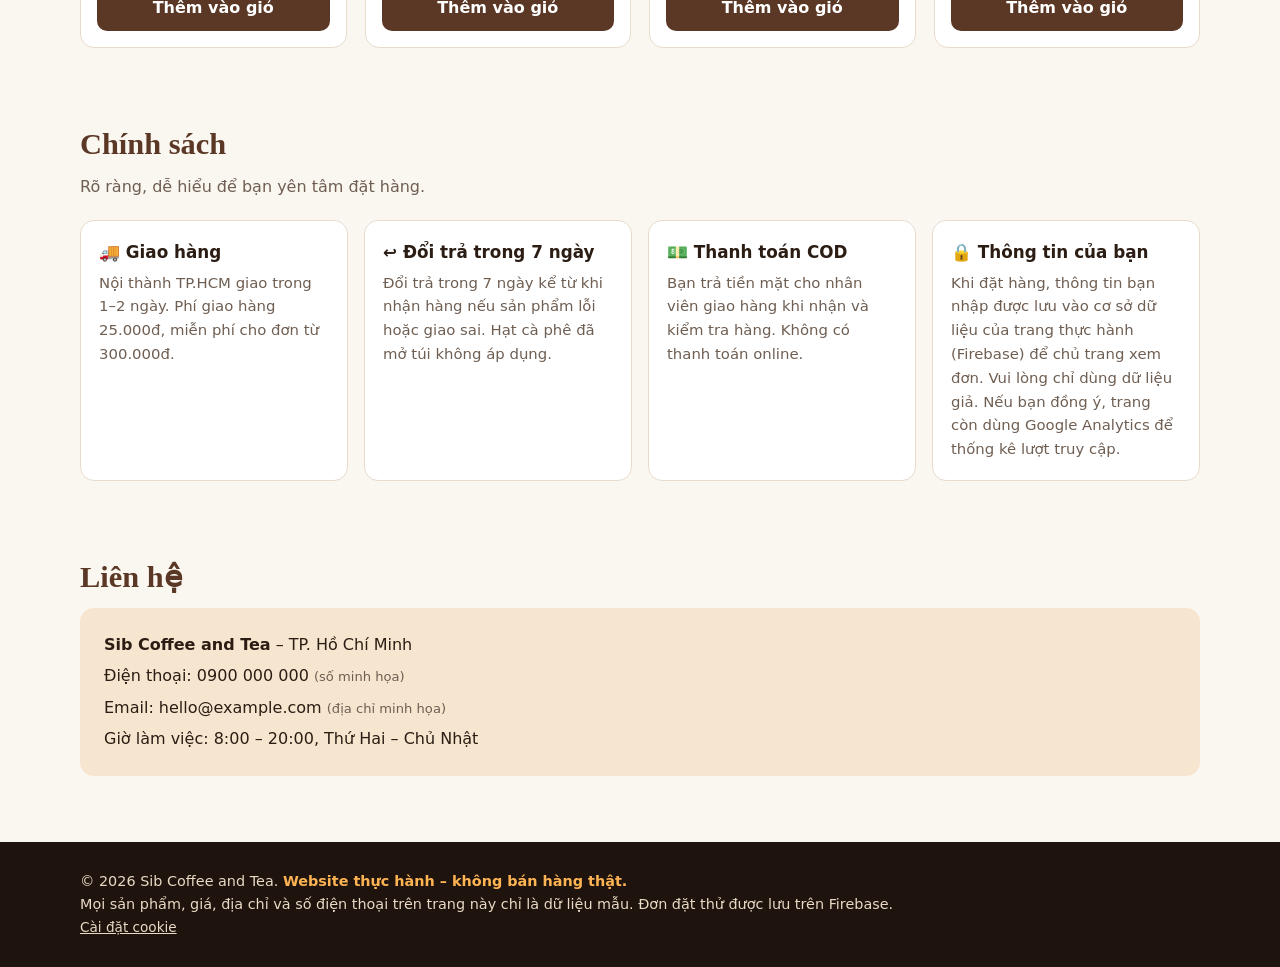
==== commit 19abeb8e: "Hiện ngẫu nhiên một ảnh trích dẫn về cà phê mỗi lần vào trang chủ - trich-dan.js: chọn ngẫu nhiên 1 " ====
--- a/index.html
+++ b/index.html
@@ -108,6 +108,12 @@
   <div class="drawer-body" id="cartBody"></div>
   <div class="sum">
     <div class="row"><span>Tạm tính</span><span id="sSub">0đ</span></div>
+    <div class="coupon">
+      <input type="text" id="couponInput" maxlength="20" autocomplete="off" placeholder="Mã giảm giá" aria-label="Mã giảm giá">
+      <button type="button" class="btn ghost" id="couponBtn">Áp dụng</button>
+    </div>
+    <div class="note" id="couponMsg" role="status"></div>
+    <div class="row" id="rowDiscount" hidden><span>Giảm giá</span><span id="sDiscount">0đ</span></div>
     <div class="row"><span>Phí giao hàng</span><span id="sShip">0đ</span></div>
     <div class="row total"><span>Tổng tiền</span><span id="sTotal">0đ</span></div>
     <div class="note" id="shipNote"></div>
@@ -168,10 +174,17 @@
   </div>
 </dialog>
 
+<!-- Ảnh trích dẫn về cà phê, hiện ngẫu nhiên mỗi lần vào trang (xem trich-dan.js) -->
+<dialog id="quoteDlg" class="quote-dlg" aria-label="Trích dẫn về cà phê">
+  <img id="quoteImg" alt="" decoding="async">
+  <button type="button" class="quote-close" id="quoteClose" aria-label="Đóng ảnh">×</button>
+</dialog>
+
 <div class="toast" id="toast" role="status"></div>
 
 <script src="products.js"></script>
 <script src="script.js"></script>
+<script src="trich-dan.js"></script>
 <script src="analytics.js"></script>
 </body>
 </html>
--- a/style.css
+++ b/style.css
@@ -120,6 +120,10 @@
 .sum .row { display: flex; justify-content: space-between; margin: 3px 0; }
 .sum .total { font-size: 1.15rem; font-weight: 700; color: var(--brand); }
 .sum .btn { width: 100%; margin-top: 10px; }
+.coupon { display: flex; gap: 8px; margin-bottom: 6px; }
+.coupon input { flex: 1; min-width: 0; width: auto; }
+.coupon .btn { width: auto; margin-top: 0; padding: 8px 16px; white-space: nowrap; }
+.sum .row[hidden] { display: none; }
 
 /* Form đặt hàng */
 dialog { width: min(520px, calc(100% - 24px)); max-height: 92vh; padding: 0; border: 0; border-radius: 18px; background: var(--surface); color: var(--ink); box-shadow: var(--shadow); }
@@ -191,3 +195,13 @@
 .cookie-actions .btn { padding: 9px 20px; }
 .link-btn { padding: 0; border: 0; background: none; color: inherit; font-size: .85rem; text-decoration: underline; }
 .link-btn:hover { color: #ffb454; }
+
+/* Mở thẳng một bài: ẩn sẵn phần danh sách (đặt bởi blog-init.js) để không nhảy bố cục */
+.is-post .blog-intro, .is-post #listView { display: none !important; }
+
+/* ---------- Ảnh trích dẫn ngẫu nhiên khi vào trang ---------- */
+.quote-dlg { width: auto; max-width: min(94vw, 900px); max-height: 92vh; overflow: visible; background: transparent; border-radius: 0; box-shadow: none; }
+.quote-dlg::backdrop { background: rgba(0, 0, 0, .72); }
+.quote-dlg img { display: block; width: auto; height: auto; max-width: 100%; max-height: 88vh; margin: 0 auto; border-radius: 12px; cursor: pointer; }
+.quote-close { position: absolute; top: 10px; right: 10px; width: 40px; height: 40px; border: 2px solid #fff; border-radius: 50%; background: #1f140d; color: #fff; font-size: 1.5rem; line-height: 1; }
+.quote-close:hover { background: #3e2417; }
